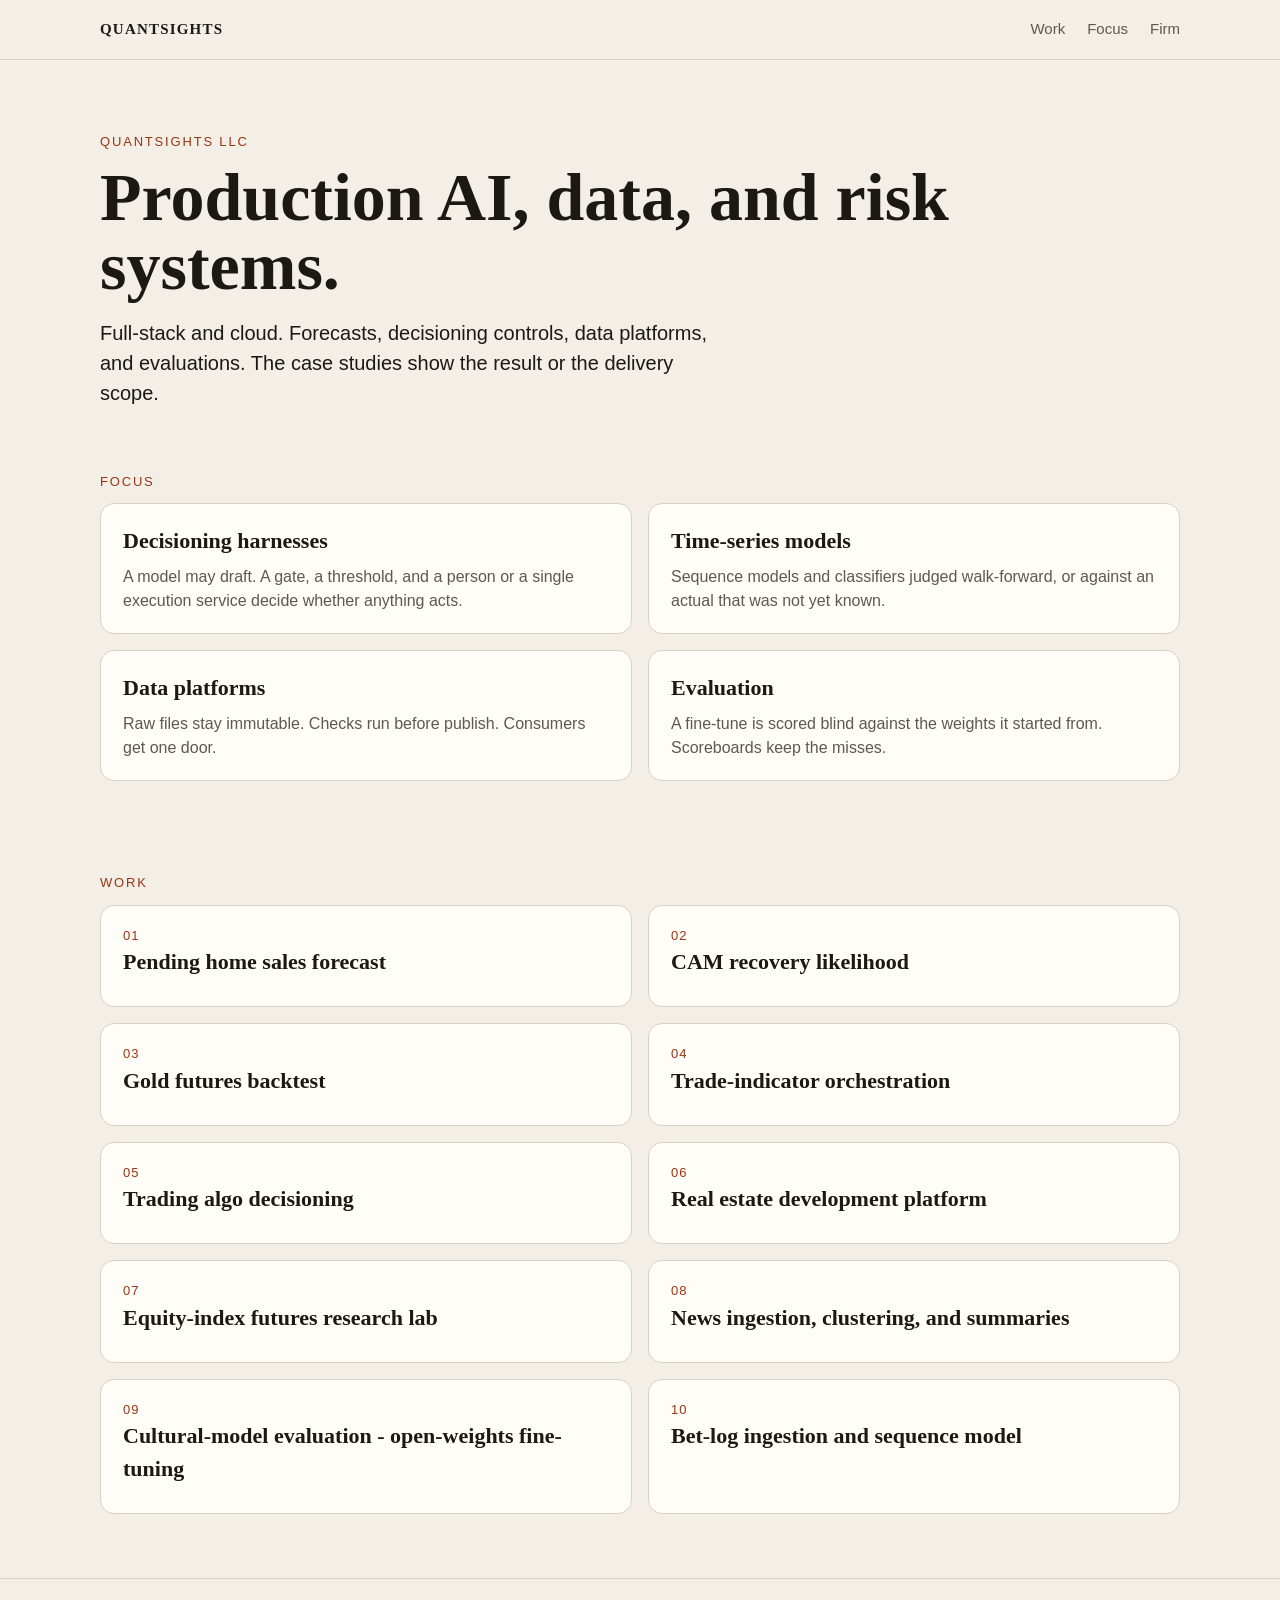
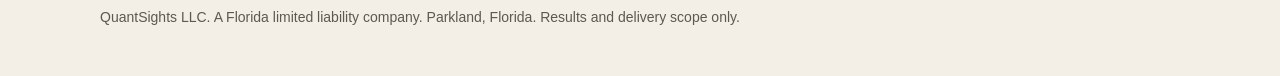
==== index.html @ 2deeab51 "Publish the QuantSights LLC site." ====
<!DOCTYPE html>
<html lang="en">
<head>
  <meta charset="utf-8" />
  <meta name="viewport" content="width=device-width, initial-scale=1" />
  <title>QuantSights LLC</title>
  <meta name="description" content="QuantSights LLC builds production AI, data, and risk systems. Case studies show the result or the delivery scope." />
  <link rel="stylesheet" href="assets/site.css" />
</head>
<body>
<header><div class="wrap bar">
      <a class="mark" href="index.html">QUANTSIGHTS</a>
      <nav>
        <a href="work/index.html">Work</a>
        <a href="focus.html">Focus</a>
        <a href="about.html">Firm</a>
      </nav>
    </div></header>
<main class="wrap">
<div class="hero"><p class="kicker">QuantSights LLC</p>
    <h1>Production AI, data, and risk systems.</h1>
    <p class="lede">Full-stack and cloud. Forecasts, decisioning controls, data platforms, and evaluations. The case studies show the result or the delivery scope.</p></div>
    <section><p class="kicker">Focus</p><div class="grid">
      <article class="card"><h2>Decisioning harnesses</h2><p>A model may draft. A gate, a threshold, and a person or a single execution service decide whether anything acts.</p></article>
      <article class="card"><h2>Time-series models</h2><p>Sequence models and classifiers judged walk-forward, or against an actual that was not yet known.</p></article>
      <article class="card"><h2>Data platforms</h2><p>Raw files stay immutable. Checks run before publish. Consumers get one door.</p></article>
      <article class="card"><h2>Evaluation</h2><p>A fine-tune is scored blind against the weights it started from. Scoreboards keep the misses.</p></article>
    </div></section>
    <section><p class="kicker">Work</p><div class="grid"><a class="study" href="work/pending-home-sales.html"><div class="num">01</div><h2>Pending home sales forecast</h2></a><a class="study" href="work/cam-recovery.html"><div class="num">02</div><h2>CAM recovery likelihood</h2></a><a class="study" href="work/gold-futures.html"><div class="num">03</div><h2>Gold futures backtest</h2></a><a class="study" href="work/trade-indicators.html"><div class="num">04</div><h2>Trade-indicator orchestration</h2></a><a class="study" href="work/trading-decisioning.html"><div class="num">05</div><h2>Trading algo decisioning</h2></a><a class="study" href="work/real-estate.html"><div class="num">06</div><h2>Real estate development platform</h2></a><a class="study" href="work/equity-index-futures.html"><div class="num">07</div><h2>Equity-index futures research lab</h2></a><a class="study" href="work/news-ingestion.html"><div class="num">08</div><h2>News ingestion, clustering, and summaries</h2></a><a class="study" href="work/open-weights.html"><div class="num">09</div><h2>Cultural-model evaluation - open-weights fine-tuning</h2></a><a class="study" href="work/bet-log.html"><div class="num">10</div><h2>Bet-log ingestion and sequence model</h2></a></div></section>
</main>
<footer><div class="wrap">QuantSights LLC. A Florida limited liability company. Parkland, Florida. Results and delivery scope only.</div></footer>
</body>
</html>
---- assets/site.css ----
:root {
  --paper: #f3efe6;
  --ink: #1c1814;
  --muted: #5e584e;
  --line: #d9d1c3;
  --rust: #9a3412;
  --green: #1f6b4a;
  --card: #fffdf8;
}
* { box-sizing: border-box; }
html { scroll-behavior: smooth; }
body {
  margin: 0;
  background: var(--paper);
  color: var(--ink);
  font-family: "Segoe UI", Helvetica, Arial, sans-serif;
  line-height: 1.5;
}
a { color: inherit; }
img, svg { max-width: 100%; height: auto; }
.wrap { width: min(1080px, calc(100% - 40px)); margin: 0 auto; }
header {
  border-bottom: 1px solid var(--line);
  background: var(--paper);
  position: sticky;
  top: 0;
  z-index: 2;
}
.bar {
  display: flex;
  justify-content: space-between;
  align-items: center;
  gap: 24px;
  padding: 18px 0;
}
.mark {
  font-family: Georgia, "Iowan Old Style", Palatino, serif;
  font-weight: 700;
  letter-spacing: 0.08em;
  text-decoration: none;
  font-size: 15px;
}
nav { display: flex; gap: 22px; }
nav a { text-decoration: none; color: var(--muted); font-size: 15px; }
nav a[aria-current="page"] { color: var(--ink); }
h1, h2, h3 { font-family: Georgia, "Iowan Old Style", Palatino, serif; font-weight: 600; letter-spacing: 0; }
h1 { font-size: clamp(40px, 6vw, 68px); line-height: 1.02; margin: 0 0 16px; }
.lede { font-size: 20px; max-width: 38rem; margin: 0; }
.kicker { color: var(--rust); font-size: 13px; letter-spacing: 0.14em; text-transform: uppercase; margin: 0 0 12px; }
.hero { padding: 72px 0 36px; }
.grid { display: grid; grid-template-columns: 1fr 1fr; gap: 16px; }
.card, .study {
  background: var(--card);
  border: 1px solid var(--line);
  border-radius: 14px;
  padding: 20px 22px;
}
.card h2, .study h2 { margin: 0 0 8px; font-size: 22px; }
.card p, .study p { margin: 0; color: var(--muted); }
.study { display: block; text-decoration: none; }
.study:hover { border-color: var(--ink); }
.num { color: var(--rust); font-size: 13px; letter-spacing: 0.08em; }
section { padding: 28px 0 64px; }
.figure {
  background: var(--card);
  border: 1px solid var(--line);
  border-radius: 14px;
  padding: 12px;
  margin: 12px 0 8px;
}
.figure img { display: block; width: 100%; }
.beat h2 { font-size: 28px; margin: 28px 0 8px; }
footer {
  border-top: 1px solid var(--line);
  color: var(--muted);
  padding: 28px 0 48px;
  font-size: 14px;
}
@media (max-width: 720px) {
  .grid { grid-template-columns: 1fr; }
  .bar { align-items: flex-start; flex-direction: column; }
}
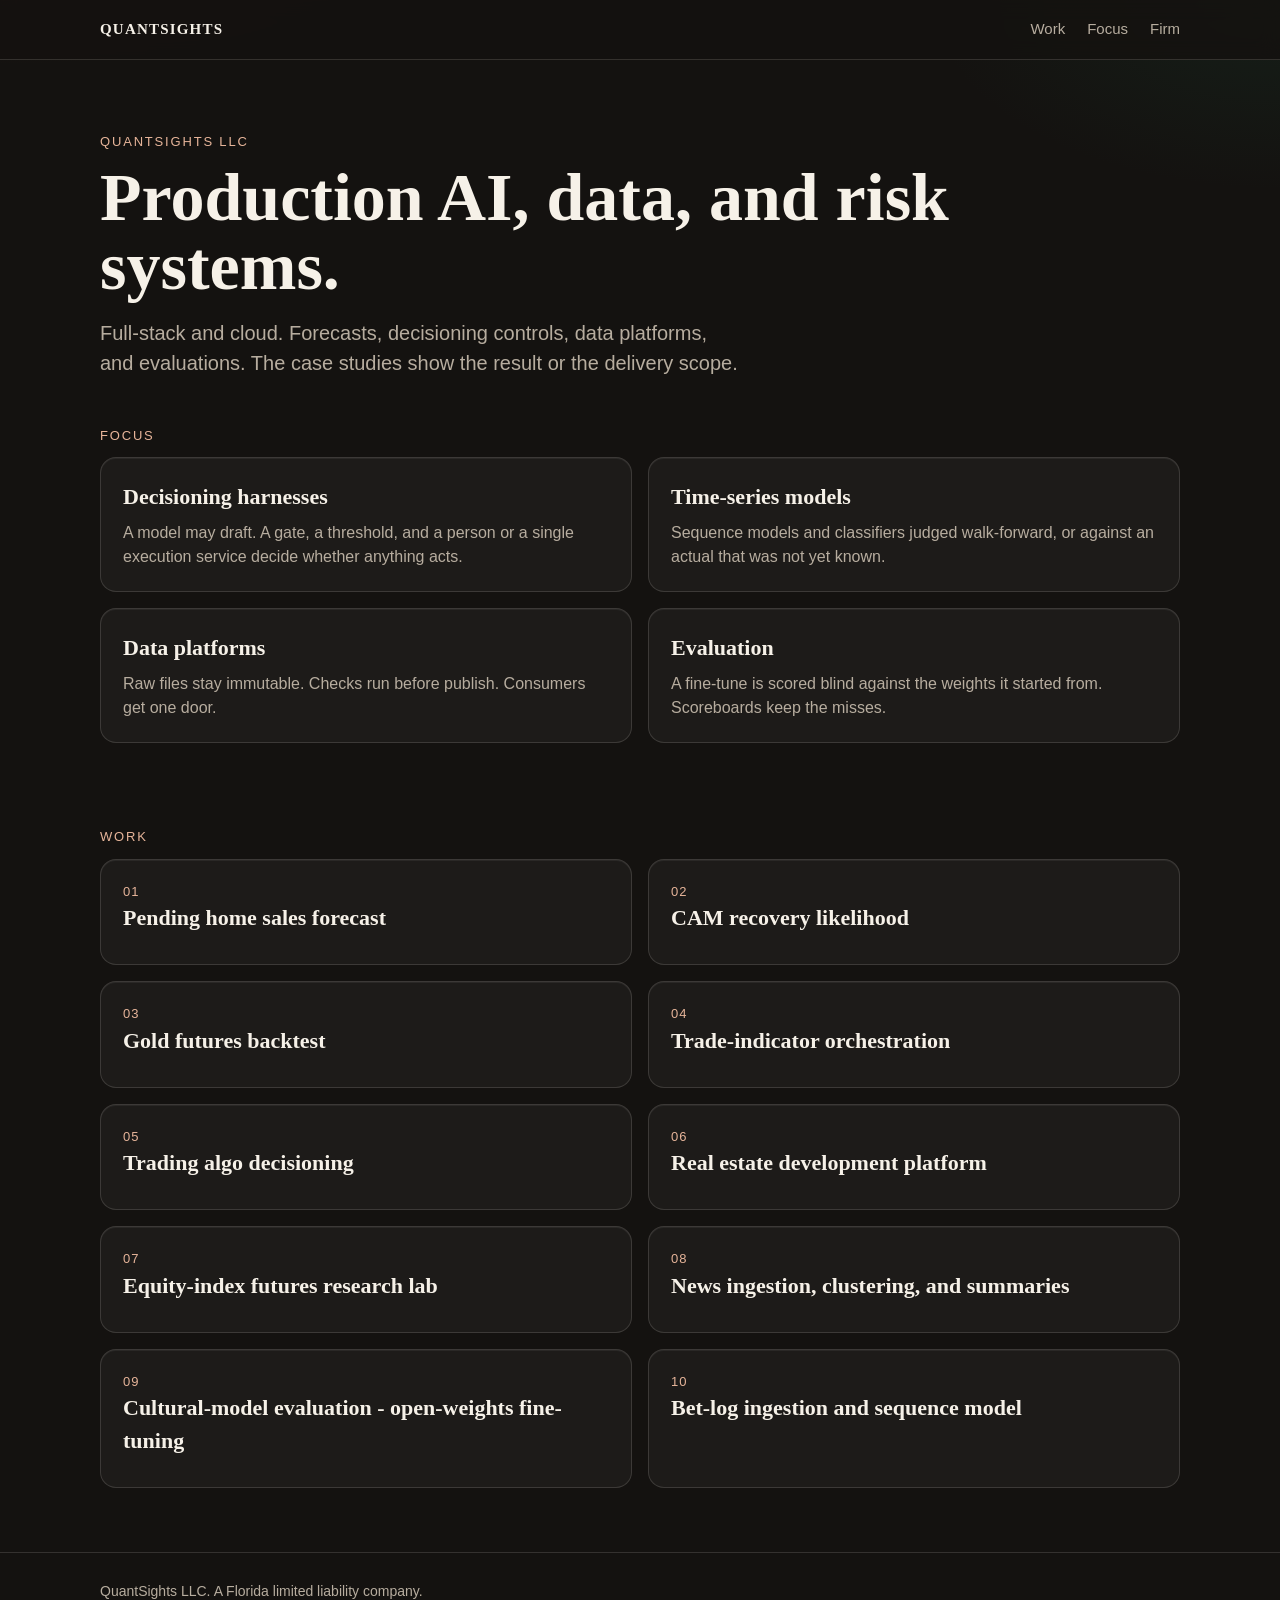
==== commit 5a281dc5: "Point the site at quantsights.io and revise the firm pages." ====
--- a/index.html
+++ b/index.html
@@ -28,6 +28,6 @@
     </div></section>
     <section><p class="kicker">Work</p><div class="grid"><a class="study" href="work/pending-home-sales.html"><div class="num">01</div><h2>Pending home sales forecast</h2></a><a class="study" href="work/cam-recovery.html"><div class="num">02</div><h2>CAM recovery likelihood</h2></a><a class="study" href="work/gold-futures.html"><div class="num">03</div><h2>Gold futures backtest</h2></a><a class="study" href="work/trade-indicators.html"><div class="num">04</div><h2>Trade-indicator orchestration</h2></a><a class="study" href="work/trading-decisioning.html"><div class="num">05</div><h2>Trading algo decisioning</h2></a><a class="study" href="work/real-estate.html"><div class="num">06</div><h2>Real estate development platform</h2></a><a class="study" href="work/equity-index-futures.html"><div class="num">07</div><h2>Equity-index futures research lab</h2></a><a class="study" href="work/news-ingestion.html"><div class="num">08</div><h2>News ingestion, clustering, and summaries</h2></a><a class="study" href="work/open-weights.html"><div class="num">09</div><h2>Cultural-model evaluation - open-weights fine-tuning</h2></a><a class="study" href="work/bet-log.html"><div class="num">10</div><h2>Bet-log ingestion and sequence model</h2></a></div></section>
 </main>
-<footer><div class="wrap">QuantSights LLC. A Florida limited liability company. Parkland, Florida. Results and delivery scope only.</div></footer>
+<footer><div class="wrap">QuantSights LLC. A Florida limited liability company.</div></footer>
 </body>
 </html>
--- a/assets/site.css
+++ b/assets/site.css
@@ -1,30 +1,34 @@
 :root {
-  --paper: #f3efe6;
-  --ink: #1c1814;
-  --muted: #5e584e;
-  --line: #d9d1c3;
-  --rust: #9a3412;
-  --green: #1f6b4a;
-  --card: #fffdf8;
+  color-scheme: dark;
+  --paper: #141210;
+  --ink: #f6f1e8;
+  --muted: #b7ad9f;
+  --line: rgba(246, 241, 232, 0.14);
+  --rust: #e7b59a;
+  --card: rgba(255, 250, 244, 0.04);
 }
 * { box-sizing: border-box; }
 html { scroll-behavior: smooth; }
 body {
   margin: 0;
-  background: var(--paper);
   color: var(--ink);
   font-family: "Segoe UI", Helvetica, Arial, sans-serif;
   line-height: 1.5;
+  background:
+    radial-gradient(900px 420px at 0% -10%, rgba(154, 52, 18, 0.22), transparent 55%),
+    radial-gradient(700px 380px at 100% 0%, rgba(31, 107, 74, 0.14), transparent 50%),
+    var(--paper);
 }
 a { color: inherit; }
 img, svg { max-width: 100%; height: auto; }
 .wrap { width: min(1080px, calc(100% - 40px)); margin: 0 auto; }
 header {
-  border-bottom: 1px solid var(--line);
-  background: var(--paper);
   position: sticky;
   top: 0;
   z-index: 2;
+  background: rgba(20, 18, 16, 0.86);
+  border-bottom: 1px solid var(--line);
+  backdrop-filter: blur(10px);
 }
 .bar {
   display: flex;
@@ -43,28 +47,30 @@
 nav { display: flex; gap: 22px; }
 nav a { text-decoration: none; color: var(--muted); font-size: 15px; }
 nav a[aria-current="page"] { color: var(--ink); }
-h1, h2, h3 { font-family: Georgia, "Iowan Old Style", Palatino, serif; font-weight: 600; letter-spacing: 0; }
+h1, h2, h3 { font-family: Georgia, "Iowan Old Style", Palatino, serif; font-weight: 600; }
 h1 { font-size: clamp(40px, 6vw, 68px); line-height: 1.02; margin: 0 0 16px; }
-.lede { font-size: 20px; max-width: 38rem; margin: 0; }
+.lede { font-size: 20px; max-width: 40rem; margin: 0; color: var(--muted); }
 .kicker { color: var(--rust); font-size: 13px; letter-spacing: 0.14em; text-transform: uppercase; margin: 0 0 12px; }
-.hero { padding: 72px 0 36px; }
+.hero { padding: 72px 0 28px; }
 .grid { display: grid; grid-template-columns: 1fr 1fr; gap: 16px; }
 .card, .study {
   background: var(--card);
   border: 1px solid var(--line);
-  border-radius: 14px;
-  padding: 20px 22px;
+  border-radius: 16px;
+  padding: 22px;
+  box-shadow: inset 0 1px 0 rgba(255, 250, 244, 0.06);
 }
 .card h2, .study h2 { margin: 0 0 8px; font-size: 22px; }
 .card p, .study p { margin: 0; color: var(--muted); }
 .study { display: block; text-decoration: none; }
-.study:hover { border-color: var(--ink); }
+.study:hover { border-color: rgba(246, 241, 232, 0.4); }
 .num { color: var(--rust); font-size: 13px; letter-spacing: 0.08em; }
-section { padding: 28px 0 64px; }
+section { padding: 20px 0 64px; }
+section > p { max-width: 42rem; }
 .figure {
-  background: var(--card);
+  background: #f3efe6;
   border: 1px solid var(--line);
-  border-radius: 14px;
+  border-radius: 16px;
   padding: 12px;
   margin: 12px 0 8px;
 }
